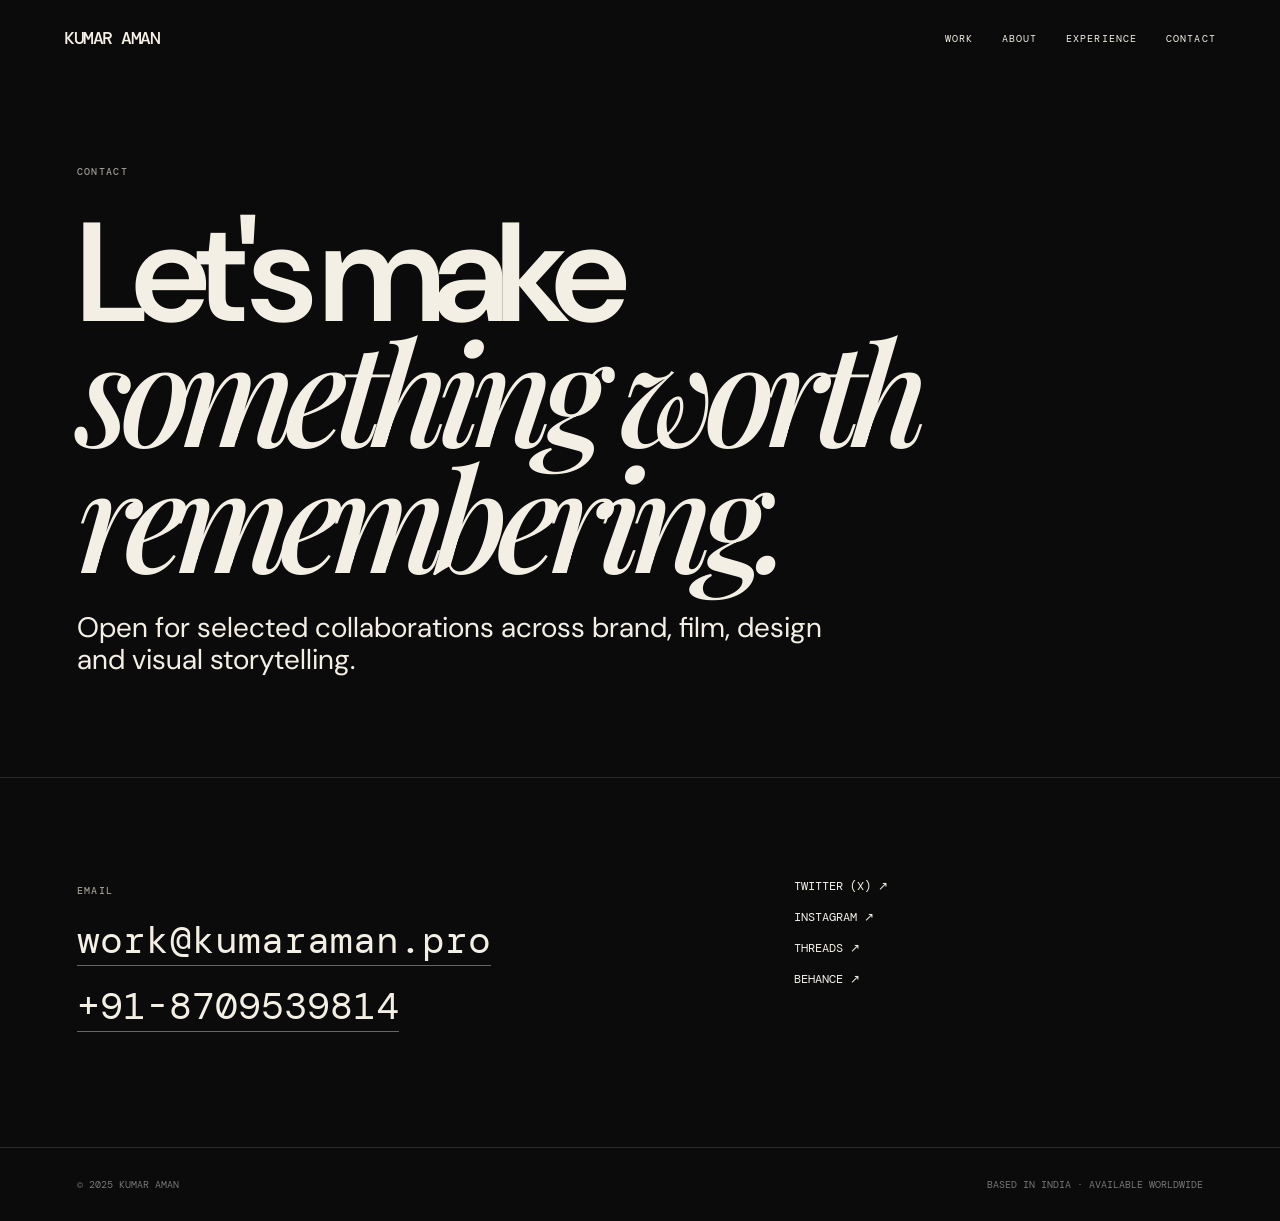
==== contact.html @ 768aeb92 "Add contact page from fresh ZIP build" ====
<!doctype html><html lang="en"><head><meta charset="utf-8"><meta name="viewport" content="width=device-width,initial-scale=1"><meta name="description" content="Kumar Aman — Creative Director, Filmmaker and visual storyteller."><title>Kumar Aman — Contact</title><link rel="stylesheet" href="style.css"></head><body><header><a class="brand" href="index.html">KUMAR AMAN</a><nav class="nav"><a href="work.html">Work</a><a href="profile.html">About</a><a href="services.html">Experience</a><a href="contact.html">Contact</a></nav></header><main><section class="hero"><span class="mono">Contact</span><div><h1>Let's make<br><em>something worth remembering.</em></h1><p class="lead">Open for selected collaborations across brand, film, design and visual storytelling.</p></div></section><section><div class="contact-grid"><div><span class="mono">Email</span><p><a class="email" href="mailto:work@kumaraman.pro">work@kumaraman.pro</a></p><p><a class="email" href="tel:+918709539814">+91-8709539814</a></p></div><div class="socials"><a href="https://www.x.com/" target="_blank" rel="noreferrer">Twitter (X) ↗</a><a href="https://instagram.com/" target="_blank" rel="noreferrer">Instagram ↗</a><a href="https://threads.com/" target="_blank" rel="noreferrer">Threads ↗</a><a href="https://www.behance.net/" target="_blank" rel="noreferrer">Behance ↗</a></div></div></section></main><footer class="footer"><span>© 2025 Kumar Aman</span><span>Based in India · Available Worldwide</span></footer><script src="app.js"></script>
---- style.css ----
@import url('https://fonts.googleapis.com/css2?family=DM+Mono:wght@400;500&family=DM+Sans:wght@400;500;700&family=Playfair+Display:ital,wght@0,500;1,500&display=swap');
:root{--bg:#0b0b0b;--fg:#f4efe5;--muted:#9b968e;--line:#292929;--accent:#c7ff39}*{box-sizing:border-box}html{scroll-behavior:smooth}body{margin:0;background:var(--bg);color:var(--fg);font-family:'DM Sans',sans-serif}a{color:inherit;text-decoration:none}.mono{font:500 10px/1.2 'DM Mono',monospace;letter-spacing:.13em;text-transform:uppercase;color:var(--muted)}header{position:fixed;z-index:10;top:0;left:0;right:0;height:76px;padding:0 5vw;display:flex;justify-content:space-between;align-items:center;background:linear-gradient(#0b0b0bdd,transparent)}.brand{font:500 18px/1 'DM Mono',monospace;letter-spacing:-.08em}.nav{display:flex;gap:28px;font:10px 'DM Mono',monospace;text-transform:uppercase;letter-spacing:.12em}.nav a:hover,.nav a.active{color:var(--accent)}main{padding-top:76px}.hero{min-height:78vh;padding:10vh 6vw 8vh;display:flex;flex-direction:column;justify-content:space-between;border-bottom:1px solid var(--line)}h1{font-size:clamp(58px,11vw,160px);line-height:.82;letter-spacing:-.08em;margin:20px 0;font-weight:600;max-width:1150px}h1 em,h2 em,h3 em,.statement em{font-family:'Playfair Display',serif;font-weight:500}.lead{font-size:clamp(20px,2.2vw,32px);line-height:1.15;max-width:760px}.button{display:inline-block;border:1px solid #666;padding:14px 18px;margin-top:20px;font:10px 'DM Mono',monospace;text-transform:uppercase;letter-spacing:.12em}.button:hover{background:var(--fg);color:var(--bg)}section{padding:100px 6vw;border-bottom:1px solid var(--line)}.section-head{display:grid;grid-template-columns:60px 1fr auto;gap:20px;align-items:baseline;margin-bottom:55px}.section-head h2{font-size:clamp(44px,7vw,90px);line-height:.9;letter-spacing:-.07em;margin:0;font-weight:500}.grid{display:grid;grid-template-columns:repeat(2,1fr);gap:12px}.card{min-height:340px;padding:28px;background:#151515;border:1px solid #222;display:flex;flex-direction:column;justify-content:space-between}.card:nth-child(2n){background:#242424}.card h3{font-size:clamp(36px,4vw,62px);line-height:.9;letter-spacing:-.06em;margin:20px 0}.card p{max-width:520px;color:#b2ada5;line-height:1.5}.about-grid,.contact-grid{display:grid;grid-template-columns:1.2fr .8fr;gap:8vw}.statement{font-size:clamp(34px,5vw,72px);line-height:.95;letter-spacing:-.055em;margin:0}.body-copy{color:#b8b2aa;font-size:17px;line-height:1.6}.facts{display:grid;grid-template-columns:repeat(3,1fr);gap:20px;margin-top:55px;border-top:1px solid var(--line);padding-top:20px}.facts b{display:block;font-size:40px;color:var(--fg)}.list{display:grid}.list-item{display:grid;grid-template-columns:70px 1fr 1fr;gap:20px;padding:28px 0;border-top:1px solid var(--line)}.list-item h3{font-size:38px;margin:0;letter-spacing:-.05em}.list-item p{color:#aaa49c;margin:0;line-height:1.5}.quote{font-size:clamp(28px,4vw,55px);line-height:1;max-width:900px}.quote small{display:block;font:10px 'DM Mono',monospace;color:var(--muted);margin-top:30px;text-transform:uppercase}.email{font:clamp(22px,3vw,40px) 'DM Mono',monospace;border-bottom:1px solid #666}.socials{display:flex;flex-direction:column;gap:15px;font:12px 'DM Mono',monospace;text-transform:uppercase}.footer{padding:30px 6vw;display:flex;justify-content:space-between;color:#777;font:10px 'DM Mono',monospace;text-transform:uppercase}@media(max-width:760px){header{height:62px;padding:0 20px}.nav{gap:12px;font-size:8px}.hero{min-height:75vh;padding:8vh 22px 50px}section{padding:75px 22px}.grid,.about-grid,.contact-grid{grid-template-columns:1fr}.section-head{grid-template-columns:40px 1fr}.section-head .mono:last-child{display:none}.list-item{grid-template-columns:40px 1fr}.list-item p{grid-column:2}.facts{grid-template-columns:1fr 1fr}.footer{padding:25px 22px;display:block;line-height:2}.footer span:last-child{display:block}}
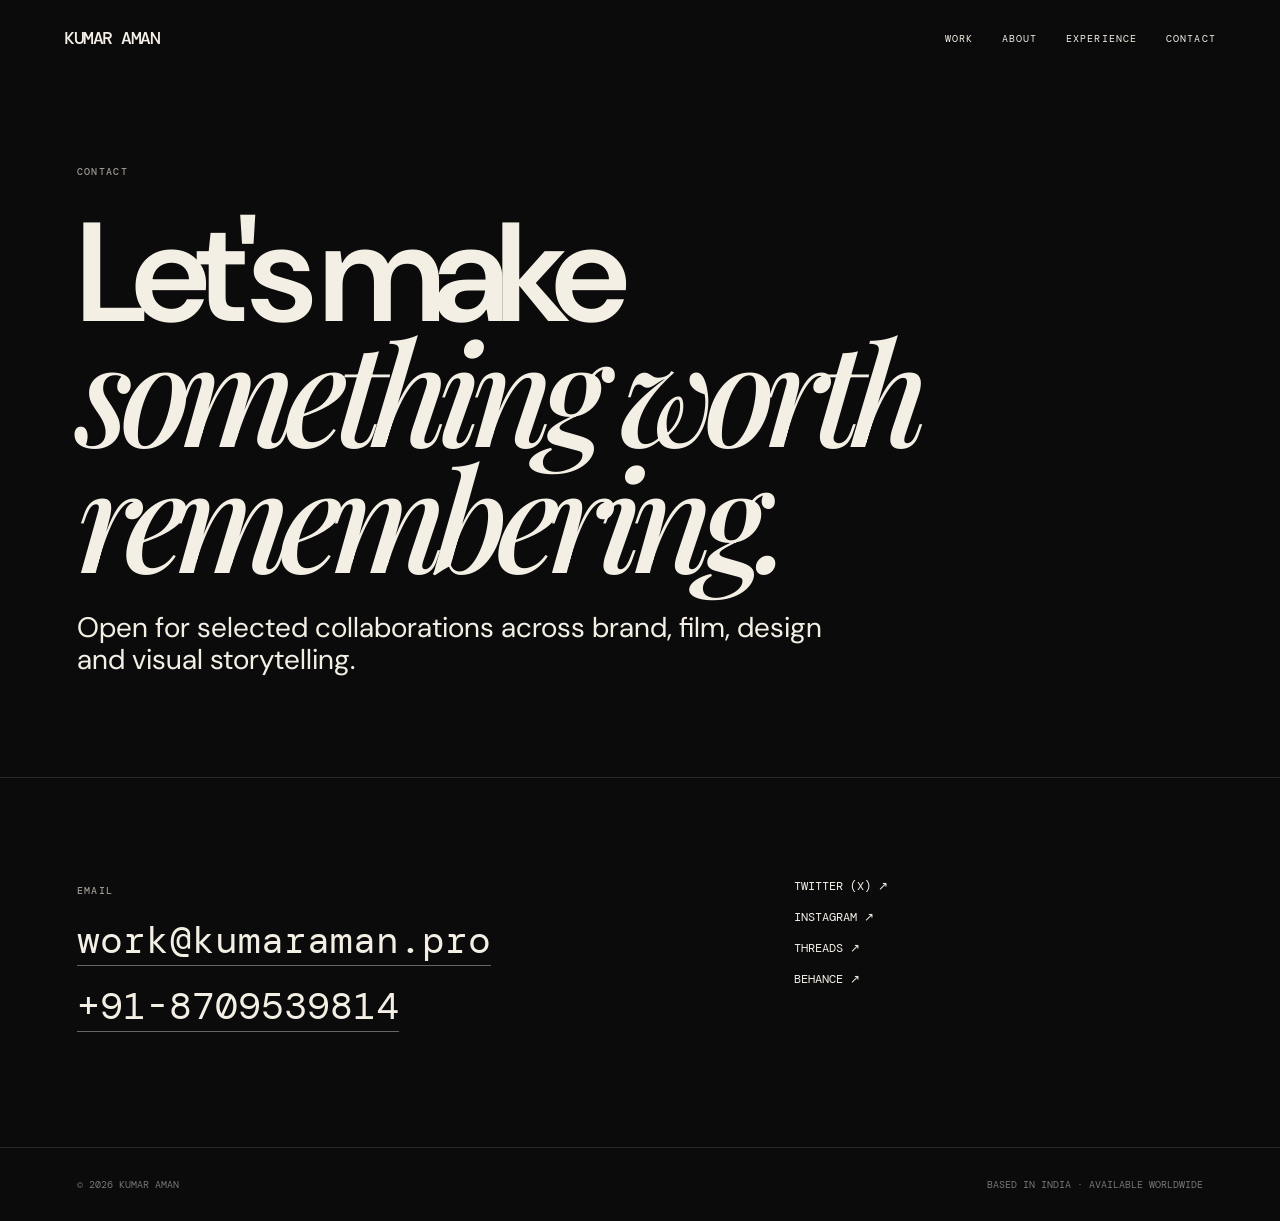
==== commit a17ed5cf: "Refresh contact from sample 05" ====
--- a/contact.html
+++ b/contact.html
@@ -1 +1 @@
-<!doctype html><html lang="en"><head><meta charset="utf-8"><meta name="viewport" content="width=device-width,initial-scale=1"><meta name="description" content="Kumar Aman — Creative Director, Filmmaker and visual storyteller."><title>Kumar Aman — Contact</title><link rel="stylesheet" href="style.css"></head><body><header><a class="brand" href="index.html">KUMAR AMAN</a><nav class="nav"><a href="work.html">Work</a><a href="profile.html">About</a><a href="services.html">Experience</a><a href="contact.html">Contact</a></nav></header><main><section class="hero"><span class="mono">Contact</span><div><h1>Let's make<br><em>something worth remembering.</em></h1><p class="lead">Open for selected collaborations across brand, film, design and visual storytelling.</p></div></section><section><div class="contact-grid"><div><span class="mono">Email</span><p><a class="email" href="mailto:work@kumaraman.pro">work@kumaraman.pro</a></p><p><a class="email" href="tel:+918709539814">+91-8709539814</a></p></div><div class="socials"><a href="https://www.x.com/" target="_blank" rel="noreferrer">Twitter (X) ↗</a><a href="https://instagram.com/" target="_blank" rel="noreferrer">Instagram ↗</a><a href="https://threads.com/" target="_blank" rel="noreferrer">Threads ↗</a><a href="https://www.behance.net/" target="_blank" rel="noreferrer">Behance ↗</a></div></div></section></main><footer class="footer"><span>© 2025 Kumar Aman</span><span>Based in India · Available Worldwide</span></footer><script src="app.js"></script>+<!doctype html><html lang="en"><head><meta charset="utf-8"><meta name="viewport" content="width=device-width,initial-scale=1"><meta name="description" content="Kumar Aman — Creative Director, Filmmaker and visual storyteller."><title>Kumar Aman — Contact</title><link rel="stylesheet" href="style.css"></head><body><header><a class="brand" href="index.html">KUMAR AMAN</a><nav class="nav"><a href="work.html">Work</a><a href="profile.html">About</a><a href="services.html">Experience</a><a href="contact.html">Contact</a></nav></header><main><section class="hero"><span class="mono">Contact</span><div><h1>Let's make<br><em>something worth remembering.</em></h1><p class="lead">Open for selected collaborations across brand, film, design and visual storytelling.</p></div></section><section><div class="contact-grid"><div><span class="mono">Email</span><p><a class="email" href="mailto:work@kumaraman.pro">work@kumaraman.pro</a></p><p><a class="email" href="tel:+918709539814">+91-8709539814</a></p></div><div class="socials"><a href="https://www.x.com/" target="_blank" rel="noreferrer">Twitter (X) ↗</a><a href="https://instagram.com/" target="_blank" rel="noreferrer">Instagram ↗</a><a href="https://threads.com/" target="_blank" rel="noreferrer">Threads ↗</a><a href="https://www.behance.net/" target="_blank" rel="noreferrer">Behance ↗</a></div></div></section></main><footer class="footer"><span>© 2026 Kumar Aman</span><span>Based in India · Available Worldwide</span></footer><script src="app.js"></script>
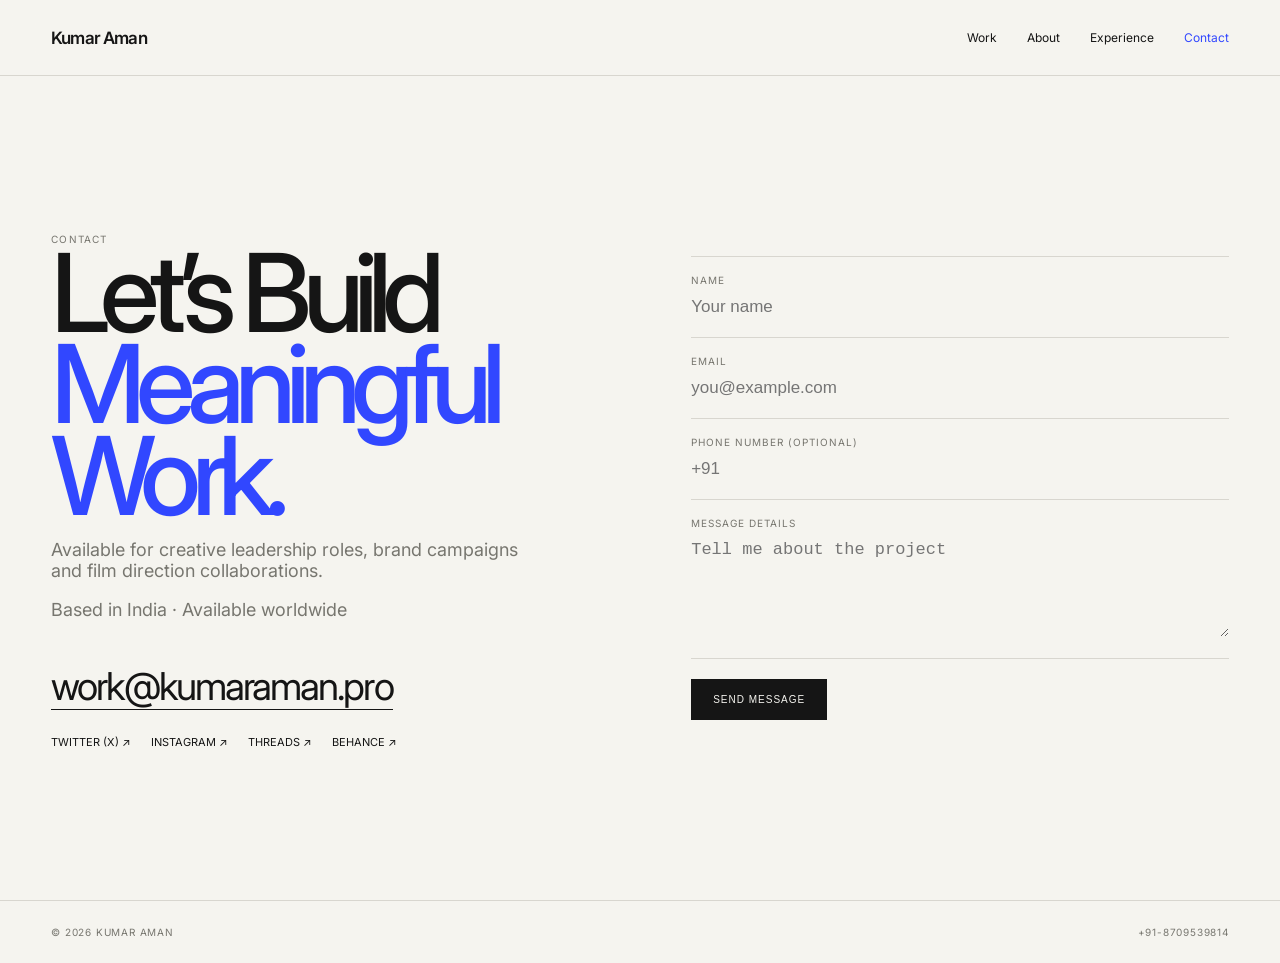
==== commit 0f390ccf: "Fresh rebuild from sample 05" ====
--- a/contact.html
+++ b/contact.html
@@ -1 +1 @@
-<!doctype html><html lang="en"><head><meta charset="utf-8"><meta name="viewport" content="width=device-width,initial-scale=1"><meta name="description" content="Kumar Aman — Creative Director, Filmmaker and visual storyteller."><title>Kumar Aman — Contact</title><link rel="stylesheet" href="style.css"></head><body><header><a class="brand" href="index.html">KUMAR AMAN</a><nav class="nav"><a href="work.html">Work</a><a href="profile.html">About</a><a href="services.html">Experience</a><a href="contact.html">Contact</a></nav></header><main><section class="hero"><span class="mono">Contact</span><div><h1>Let's make<br><em>something worth remembering.</em></h1><p class="lead">Open for selected collaborations across brand, film, design and visual storytelling.</p></div></section><section><div class="contact-grid"><div><span class="mono">Email</span><p><a class="email" href="mailto:work@kumaraman.pro">work@kumaraman.pro</a></p><p><a class="email" href="tel:+918709539814">+91-8709539814</a></p></div><div class="socials"><a href="https://www.x.com/" target="_blank" rel="noreferrer">Twitter (X) ↗</a><a href="https://instagram.com/" target="_blank" rel="noreferrer">Instagram ↗</a><a href="https://threads.com/" target="_blank" rel="noreferrer">Threads ↗</a><a href="https://www.behance.net/" target="_blank" rel="noreferrer">Behance ↗</a></div></div></section></main><footer class="footer"><span>© 2026 Kumar Aman</span><span>Based in India · Available Worldwide</span></footer><script src="app.js"></script>+<!doctype html><html lang="en"><head><meta charset="utf-8"><meta name="viewport" content="width=device-width,initial-scale=1"><title>Contact — Kumar Aman</title><link rel="stylesheet" href="style.css"></head><body><header><a class="logo" href="index.html">Kumar Aman</a><nav class="nav"><a href="work.html">Work</a><a href="profile.html">About</a><a href="services.html">Experience</a><a href="contact.html">Contact</a></nav></header><main class="wrap"><section class="contact"><div class="contact-copy"><span class="eyebrow">Contact</span><h1>Let’s Build <em>Meaningful Work.</em></h1><p>Available for creative leadership roles, brand campaigns and film direction collaborations.</p><p>Based in India · Available worldwide</p><a class="email" href="mailto:work@kumaraman.pro">work@kumaraman.pro</a><div class="socials"><a href="https://x.com/" target="_blank">Twitter (X) ↗</a><a href="https://instagram.com/" target="_blank">Instagram ↗</a><a href="https://threads.net/" target="_blank">Threads ↗</a><a href="https://behance.net/" target="_blank">Behance ↗</a></div></div><form class="form"><div class="field"><label>Name</label><input required name="name" placeholder="Your name"></div><div class="field"><label>Email</label><input required type="email" name="email" placeholder="you@example.com"></div><div class="field"><label>Phone Number (Optional)</label><input name="phone" placeholder="+91"></div><div class="field"><label>Message Details</label><textarea required name="message" placeholder="Tell me about the project"></textarea></div><button class="submit" type="submit">Send Message</button></form></section></main><footer><span>© 2026 Kumar Aman</span><span>+91-8709539814</span></footer><script src="app.js"></script></body></html>
--- a/style.css
+++ b/style.css
@@ -1,2 +1,2 @@
-@import url('https://fonts.googleapis.com/css2?family=DM+Mono:wght@400;500&family=DM+Sans:wght@400;500;700&family=Playfair+Display:ital,wght@0,500;1,500&display=swap');
-:root{--bg:#0b0b0b;--fg:#f4efe5;--muted:#9b968e;--line:#292929;--accent:#c7ff39}*{box-sizing:border-box}html{scroll-behavior:smooth}body{margin:0;background:var(--bg);color:var(--fg);font-family:'DM Sans',sans-serif}a{color:inherit;text-decoration:none}.mono{font:500 10px/1.2 'DM Mono',monospace;letter-spacing:.13em;text-transform:uppercase;color:var(--muted)}header{position:fixed;z-index:10;top:0;left:0;right:0;height:76px;padding:0 5vw;display:flex;justify-content:space-between;align-items:center;background:linear-gradient(#0b0b0bdd,transparent)}.brand{font:500 18px/1 'DM Mono',monospace;letter-spacing:-.08em}.nav{display:flex;gap:28px;font:10px 'DM Mono',monospace;text-transform:uppercase;letter-spacing:.12em}.nav a:hover,.nav a.active{color:var(--accent)}main{padding-top:76px}.hero{min-height:78vh;padding:10vh 6vw 8vh;display:flex;flex-direction:column;justify-content:space-between;border-bottom:1px solid var(--line)}h1{font-size:clamp(58px,11vw,160px);line-height:.82;letter-spacing:-.08em;margin:20px 0;font-weight:600;max-width:1150px}h1 em,h2 em,h3 em,.statement em{font-family:'Playfair Display',serif;font-weight:500}.lead{font-size:clamp(20px,2.2vw,32px);line-height:1.15;max-width:760px}.button{display:inline-block;border:1px solid #666;padding:14px 18px;margin-top:20px;font:10px 'DM Mono',monospace;text-transform:uppercase;letter-spacing:.12em}.button:hover{background:var(--fg);color:var(--bg)}section{padding:100px 6vw;border-bottom:1px solid var(--line)}.section-head{display:grid;grid-template-columns:60px 1fr auto;gap:20px;align-items:baseline;margin-bottom:55px}.section-head h2{font-size:clamp(44px,7vw,90px);line-height:.9;letter-spacing:-.07em;margin:0;font-weight:500}.grid{display:grid;grid-template-columns:repeat(2,1fr);gap:12px}.card{min-height:340px;padding:28px;background:#151515;border:1px solid #222;display:flex;flex-direction:column;justify-content:space-between}.card:nth-child(2n){background:#242424}.card h3{font-size:clamp(36px,4vw,62px);line-height:.9;letter-spacing:-.06em;margin:20px 0}.card p{max-width:520px;color:#b2ada5;line-height:1.5}.about-grid,.contact-grid{display:grid;grid-template-columns:1.2fr .8fr;gap:8vw}.statement{font-size:clamp(34px,5vw,72px);line-height:.95;letter-spacing:-.055em;margin:0}.body-copy{color:#b8b2aa;font-size:17px;line-height:1.6}.facts{display:grid;grid-template-columns:repeat(3,1fr);gap:20px;margin-top:55px;border-top:1px solid var(--line);padding-top:20px}.facts b{display:block;font-size:40px;color:var(--fg)}.list{display:grid}.list-item{display:grid;grid-template-columns:70px 1fr 1fr;gap:20px;padding:28px 0;border-top:1px solid var(--line)}.list-item h3{font-size:38px;margin:0;letter-spacing:-.05em}.list-item p{color:#aaa49c;margin:0;line-height:1.5}.quote{font-size:clamp(28px,4vw,55px);line-height:1;max-width:900px}.quote small{display:block;font:10px 'DM Mono',monospace;color:var(--muted);margin-top:30px;text-transform:uppercase}.email{font:clamp(22px,3vw,40px) 'DM Mono',monospace;border-bottom:1px solid #666}.socials{display:flex;flex-direction:column;gap:15px;font:12px 'DM Mono',monospace;text-transform:uppercase}.footer{padding:30px 6vw;display:flex;justify-content:space-between;color:#777;font:10px 'DM Mono',monospace;text-transform:uppercase}@media(max-width:760px){header{height:62px;padding:0 20px}.nav{gap:12px;font-size:8px}.hero{min-height:75vh;padding:8vh 22px 50px}section{padding:75px 22px}.grid,.about-grid,.contact-grid{grid-template-columns:1fr}.section-head{grid-template-columns:40px 1fr}.section-head .mono:last-child{display:none}.list-item{grid-template-columns:40px 1fr}.list-item p{grid-column:2}.facts{grid-template-columns:1fr 1fr}.footer{padding:25px 22px;display:block;line-height:2}.footer span:last-child{display:block}}+@import url('https://fonts.googleapis.com/css2?family=Inter:wght@400;500;600;700&display=swap');
+:root{--bg:#f5f4ef;--ink:#151515;--muted:#77766f;--line:#d8d6cf;--soft:#e9e7df;--blue:#3147ff;--max:1500px}*{box-sizing:border-box}html{scroll-behavior:smooth}body{margin:0;background:var(--bg);color:var(--ink);font-family:Inter,Arial,sans-serif}a{color:inherit;text-decoration:none}header{height:76px;padding:0 4vw;display:flex;align-items:center;justify-content:space-between;border-bottom:1px solid var(--line);position:sticky;top:0;z-index:50;background:rgba(245,244,239,.9);backdrop-filter:blur(16px)}.logo{font-weight:600;letter-spacing:-.05em;font-size:17px}.nav{display:flex;gap:30px;font-size:12px}.nav a:hover,.nav a.active{color:var(--blue)}.wrap{max-width:var(--max);margin:auto;padding:0 4vw}.eyebrow{font-size:10px;letter-spacing:.12em;text-transform:uppercase;color:var(--muted)}.hero{min-height:calc(100vh - 76px);display:flex;flex-direction:column;justify-content:space-between;padding:7vw 0 4vw;border-bottom:1px solid var(--line)}h1{font-size:clamp(64px,10.5vw,170px);line-height:.84;letter-spacing:-.09em;font-weight:500;margin:0;max-width:1250px}h1 em{font-style:normal;color:var(--blue)}.hero-bottom{display:flex;justify-content:space-between;align-items:end;gap:30px}.hero-bottom p{font-size:18px;line-height:1.25;max-width:520px;margin:0}.hero-meta{font-size:11px;color:var(--muted);text-align:right}.section{padding:100px 0;border-bottom:1px solid var(--line)}.section-top{display:flex;justify-content:space-between;align-items:baseline;margin-bottom:50px}.section-top h2{font-size:clamp(44px,6vw,90px);line-height:.9;letter-spacing:-.08em;font-weight:500;margin:0}.grid{display:grid;grid-template-columns:repeat(2,1fr);gap:14px}.project{background:#fff;border-radius:2px;overflow:hidden;min-height:520px;display:flex;flex-direction:column;justify-content:space-between}.project-image{height:310px;background:#ddd;overflow:hidden}.project-image img{width:100%;height:100%;object-fit:cover;display:block;transition:transform .6s}.project:hover .project-image img{transform:scale(1.035)}.project-info{padding:25px;display:flex;justify-content:space-between;gap:20px}.project-info h3{font-size:38px;letter-spacing:-.06em;font-weight:500;margin:0}.project-info p{font-size:11px;color:var(--muted);margin:8px 0}.arrow{font-size:22px}.statement{font-size:clamp(34px,5vw,74px);line-height:.96;letter-spacing:-.065em;max-width:1150px;margin:0}.service-grid{display:grid;grid-template-columns:repeat(3,1fr);gap:1px;background:var(--line);border:1px solid var(--line)}.service{background:var(--bg);padding:28px;min-height:370px}.service-num{font-size:11px;color:var(--blue)}.service h3{font-size:30px;letter-spacing:-.05em;font-weight:500;margin:110px 0 18px}.service p{color:var(--muted);font-size:14px;max-width:390px}.tags{font-size:10px;color:var(--muted);text-transform:uppercase;letter-spacing:.08em;margin-top:28px}.process{display:grid;grid-template-columns:repeat(3,1fr);border-top:1px solid var(--line)}.step{padding:30px;border-right:1px solid var(--line);min-height:310px}.step:last-child{border-right:0}.step h3{font-size:34px;letter-spacing:-.06em;font-weight:500;margin:100px 0 15px}.step p{color:var(--muted)}.facts{display:grid;grid-template-columns:repeat(3,1fr);gap:14px}.fact{padding:35px;background:var(--soft);min-height:190px}.fact b{font-size:64px;letter-spacing:-.08em;font-weight:500;display:block}.fact span{color:var(--muted);font-size:12px}.recognition{border-top:1px solid var(--line)}.recognition-row{display:grid;grid-template-columns:90px 1fr 1fr;padding:25px 0;border-bottom:1px solid var(--line)}.recognition-row span{font-size:11px;color:var(--muted)}.quote{font-size:clamp(30px,4.3vw,64px);line-height:1;letter-spacing:-.055em;max-width:1100px}.quote small{display:block;font-size:11px;color:var(--muted);letter-spacing:.08em;text-transform:uppercase;margin-top:28px}.contact{min-height:calc(100vh - 76px);display:grid;grid-template-columns:1fr 1fr;gap:8vw;align-items:center;padding:8vw 0}.contact h1{font-size:clamp(60px,8.5vw,130px)}.contact-copy p{font-size:18px;color:var(--muted);max-width:500px}.email{font-size:clamp(23px,3vw,44px);letter-spacing:-.05em;border-bottom:1px solid var(--ink);display:inline-block;margin:25px 0}.socials{display:flex;gap:20px;flex-wrap:wrap;font-size:11px;text-transform:uppercase}.form{border-top:1px solid var(--line)}.field{padding:17px 0;border-bottom:1px solid var(--line)}.field label{display:block;font-size:10px;text-transform:uppercase;letter-spacing:.1em;color:var(--muted);margin-bottom:8px}.field input,.field textarea{width:100%;border:0;outline:0;background:transparent;font-size:17px;padding:3px 0;color:var(--ink)}.field textarea{min-height:100px;resize:vertical}.submit{margin-top:20px;background:var(--ink);color:var(--bg);border:0;padding:15px 22px;font-size:10px;text-transform:uppercase;letter-spacing:.1em;cursor:pointer}.submit:hover{background:var(--blue)}footer{padding:25px 4vw;border-top:1px solid var(--line);display:flex;justify-content:space-between;color:var(--muted);font-size:10px;text-transform:uppercase;letter-spacing:.08em}@media(max-width:800px){header{height:64px;padding:0 20px}.nav{gap:13px;font-size:9px}.wrap{padding:0 20px}.hero{min-height:calc(100vh - 64px);padding:18vh 0 40px}.hero-bottom{display:block}.hero-bottom p{font-size:16px;margin-bottom:30px}.hero-meta{text-align:left}.section{padding:70px 0}.grid,.service-grid,.process,.facts,.contact{grid-template-columns:1fr}.project{min-height:420px}.project-image{height:250px}.service{min-height:300px}.service h3{margin-top:75px}.step{border-right:0;border-bottom:1px solid var(--line)}.step:last-child{border-bottom:0}.contact{min-height:auto;padding:80px 0;gap:60px}.recognition-row{grid-template-columns:65px 1fr}.recognition-row span:last-child{grid-column:2;margin-top:5px}footer{padding:22px 20px;display:block;line-height:2}}
